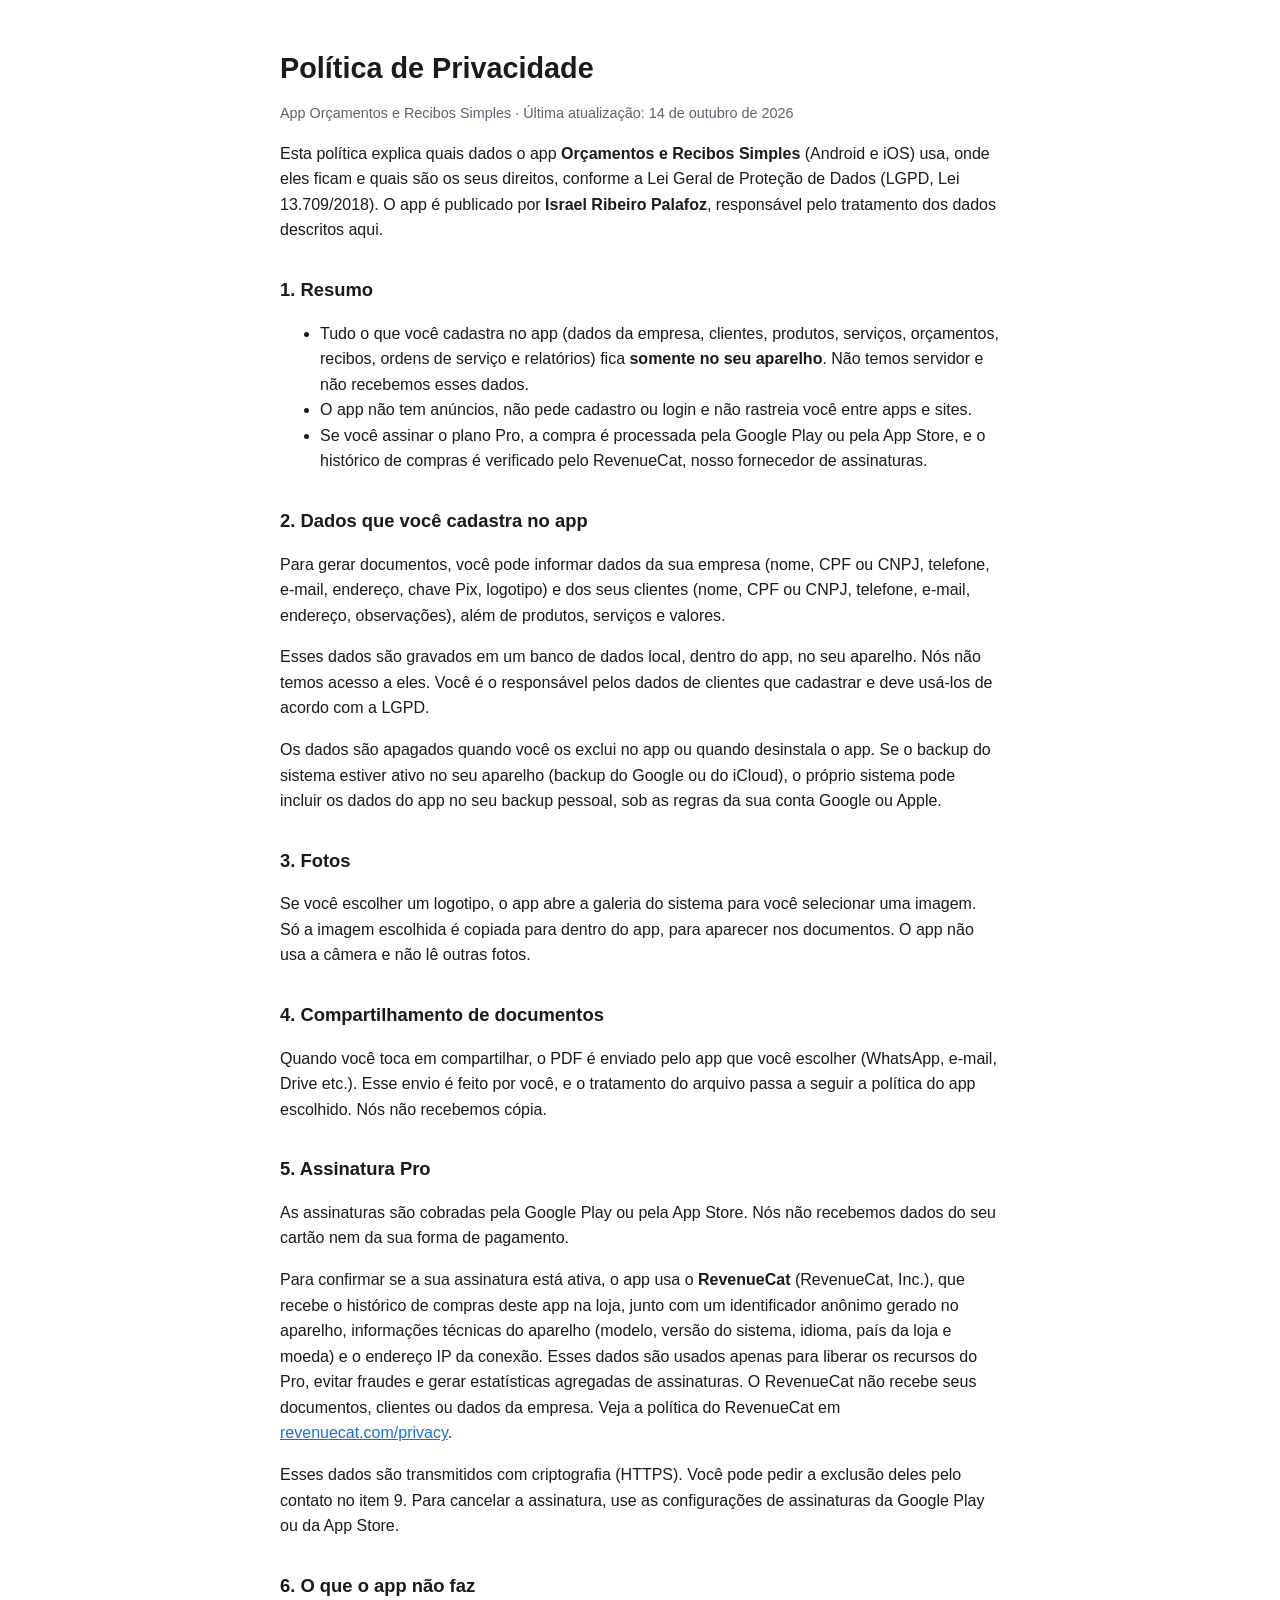
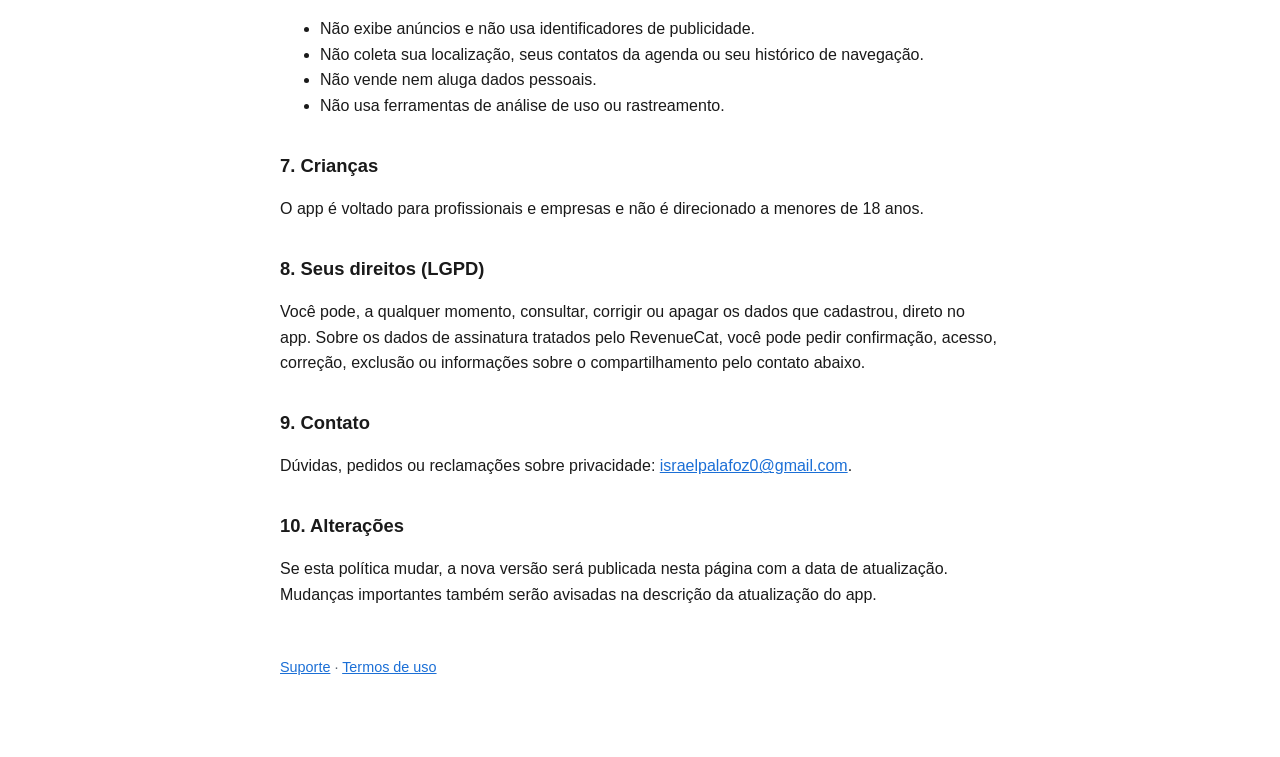
==== privacidade.html @ 46ea869f "Publicar política de privacidade, termos e suporte Co-Authored-By: Claude Opus 5.5 (1M context) <nor" ====
<!doctype html>
<html lang="pt-BR">
<head>
<meta charset="utf-8">
<meta name="viewport" content="width=device-width, initial-scale=1">
<title>Política de Privacidade · Orçamentos e Recibos Simples</title>
<link rel="stylesheet" href="estilo.css">
</head>
<body>
<main>
<h1>Política de Privacidade</h1>
<p class="sub">App Orçamentos e Recibos Simples · Última atualização: 14 de outubro de 2026</p>

<p>Esta política explica quais dados o app <strong>Orçamentos e Recibos Simples</strong> (Android e iOS) usa, onde eles ficam e quais são os seus direitos, conforme a Lei Geral de Proteção de Dados (LGPD, Lei 13.709/2018). O app é publicado por <strong>Israel Ribeiro Palafoz</strong>, responsável pelo tratamento dos dados descritos aqui.</p>

<h2>1. Resumo</h2>
<ul>
<li>Tudo o que você cadastra no app (dados da empresa, clientes, produtos, serviços, orçamentos, recibos, ordens de serviço e relatórios) fica <strong>somente no seu aparelho</strong>. Não temos servidor e não recebemos esses dados.</li>
<li>O app não tem anúncios, não pede cadastro ou login e não rastreia você entre apps e sites.</li>
<li>Se você assinar o plano Pro, a compra é processada pela Google Play ou pela App Store, e o histórico de compras é verificado pelo RevenueCat, nosso fornecedor de assinaturas.</li>
</ul>

<h2>2. Dados que você cadastra no app</h2>
<p>Para gerar documentos, você pode informar dados da sua empresa (nome, CPF ou CNPJ, telefone, e-mail, endereço, chave Pix, logotipo) e dos seus clientes (nome, CPF ou CNPJ, telefone, e-mail, endereço, observações), além de produtos, serviços e valores.</p>
<p>Esses dados são gravados em um banco de dados local, dentro do app, no seu aparelho. Nós não temos acesso a eles. Você é o responsável pelos dados de clientes que cadastrar e deve usá-los de acordo com a LGPD.</p>
<p>Os dados são apagados quando você os exclui no app ou quando desinstala o app. Se o backup do sistema estiver ativo no seu aparelho (backup do Google ou do iCloud), o próprio sistema pode incluir os dados do app no seu backup pessoal, sob as regras da sua conta Google ou Apple.</p>

<h2>3. Fotos</h2>
<p>Se você escolher um logotipo, o app abre a galeria do sistema para você selecionar uma imagem. Só a imagem escolhida é copiada para dentro do app, para aparecer nos documentos. O app não usa a câmera e não lê outras fotos.</p>

<h2>4. Compartilhamento de documentos</h2>
<p>Quando você toca em compartilhar, o PDF é enviado pelo app que você escolher (WhatsApp, e-mail, Drive etc.). Esse envio é feito por você, e o tratamento do arquivo passa a seguir a política do app escolhido. Nós não recebemos cópia.</p>

<h2>5. Assinatura Pro</h2>
<p>As assinaturas são cobradas pela Google Play ou pela App Store. Nós não recebemos dados do seu cartão nem da sua forma de pagamento.</p>
<p>Para confirmar se a sua assinatura está ativa, o app usa o <strong>RevenueCat</strong> (RevenueCat, Inc.), que recebe o histórico de compras deste app na loja, junto com um identificador anônimo gerado no aparelho, informações técnicas do aparelho (modelo, versão do sistema, idioma, país da loja e moeda) e o endereço IP da conexão. Esses dados são usados apenas para liberar os recursos do Pro, evitar fraudes e gerar estatísticas agregadas de assinaturas. O RevenueCat não recebe seus documentos, clientes ou dados da empresa. Veja a política do RevenueCat em <a href="https://www.revenuecat.com/privacy">revenuecat.com/privacy</a>.</p>
<p>Esses dados são transmitidos com criptografia (HTTPS). Você pode pedir a exclusão deles pelo contato no item 9. Para cancelar a assinatura, use as configurações de assinaturas da Google Play ou da App Store.</p>

<h2>6. O que o app não faz</h2>
<ul>
<li>Não exibe anúncios e não usa identificadores de publicidade.</li>
<li>Não coleta sua localização, seus contatos da agenda ou seu histórico de navegação.</li>
<li>Não vende nem aluga dados pessoais.</li>
<li>Não usa ferramentas de análise de uso ou rastreamento.</li>
</ul>

<h2>7. Crianças</h2>
<p>O app é voltado para profissionais e empresas e não é direcionado a menores de 18 anos.</p>

<h2>8. Seus direitos (LGPD)</h2>
<p>Você pode, a qualquer momento, consultar, corrigir ou apagar os dados que cadastrou, direto no app. Sobre os dados de assinatura tratados pelo RevenueCat, você pode pedir confirmação, acesso, correção, exclusão ou informações sobre o compartilhamento pelo contato abaixo.</p>

<h2>9. Contato</h2>
<p>Dúvidas, pedidos ou reclamações sobre privacidade: <a href="mailto:israelpalafoz0@gmail.com">israelpalafoz0@gmail.com</a>.</p>

<h2>10. Alterações</h2>
<p>Se esta política mudar, a nova versão será publicada nesta página com a data de atualização. Mudanças importantes também serão avisadas na descrição da atualização do app.</p>

<p class="rodape"><a href="index.html">Suporte</a> · <a href="termos.html">Termos de uso</a></p>
</main>
</body>
</html>
---- estilo.css ----
:root {
  color-scheme: light dark;
  --texto: #1a1a1a;
  --fundo: #ffffff;
  --suave: #5b6470;
  --link: #1b6fd6;
}
@media (prefers-color-scheme: dark) {
  :root { --texto: #ececec; --fundo: #121417; --suave: #9aa3ad; --link: #5aa7ff; }
}
body {
  margin: 0;
  background: var(--fundo);
  color: var(--texto);
  font: 16px/1.6 -apple-system, BlinkMacSystemFont, "Segoe UI", Roboto, sans-serif;
}
main { max-width: 720px; margin: 0 auto; padding: 32px 16px 64px; }
h1 { font-size: 1.8rem; line-height: 1.25; margin-bottom: 4px; }
h2 { font-size: 1.15rem; margin-top: 2rem; }
.sub, .rodape { color: var(--suave); font-size: 0.9rem; }
.rodape { margin-top: 3rem; }
a { color: var(--link); }
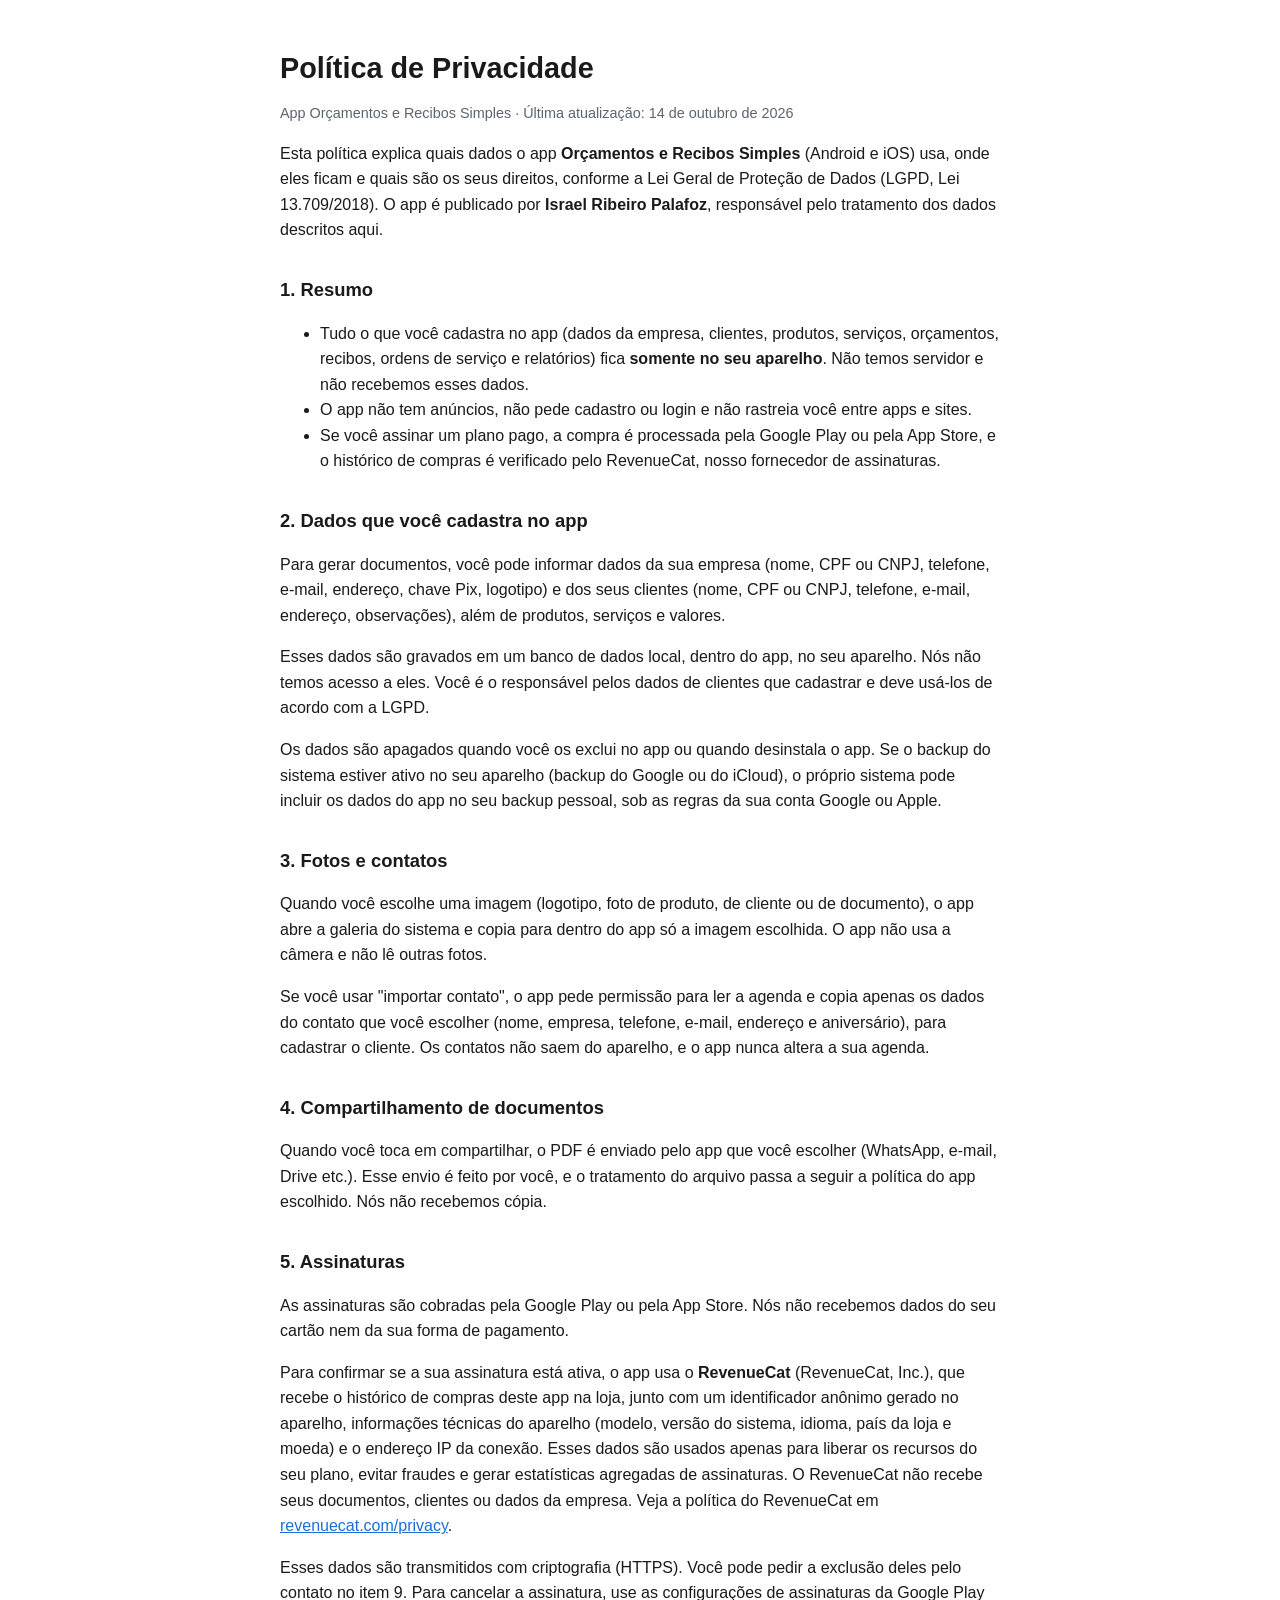
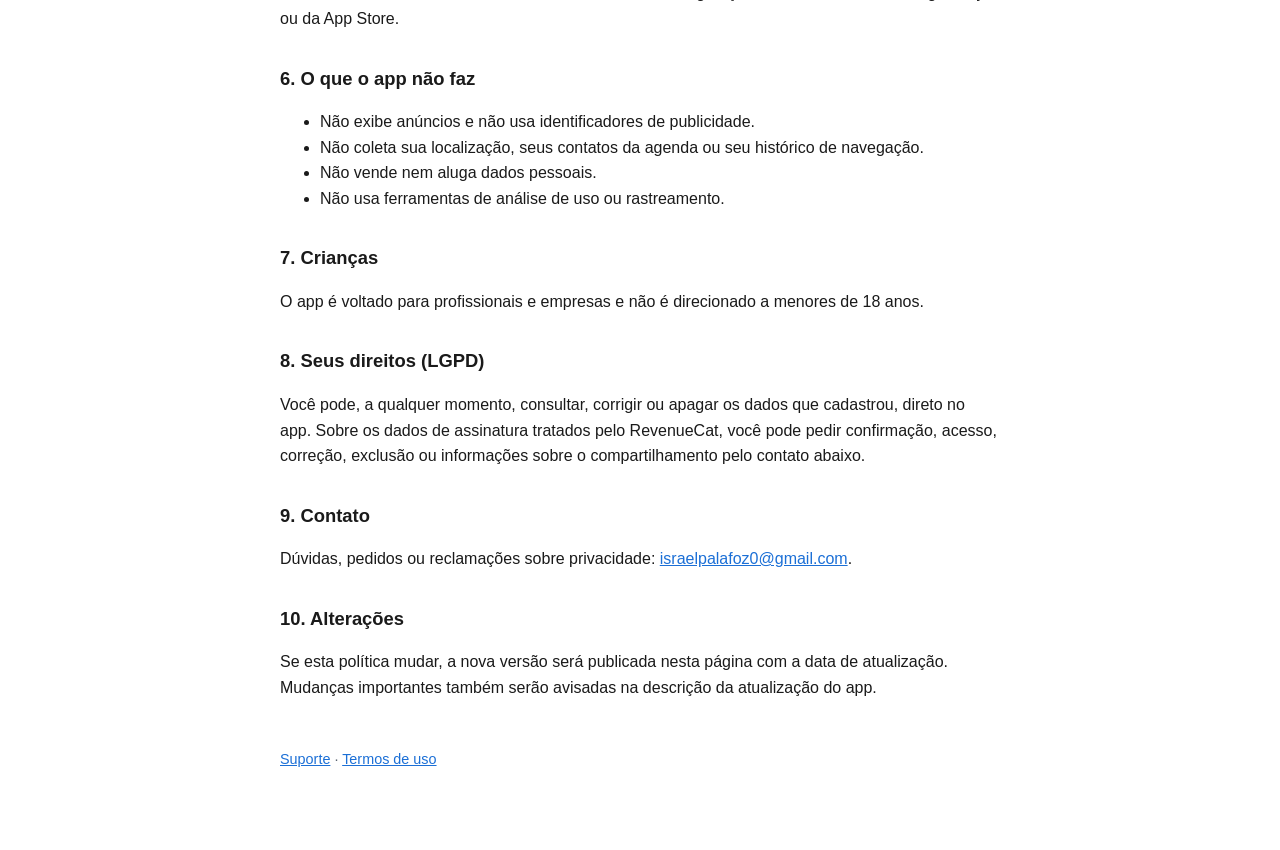
==== commit 79c5a09f: "Três planos e permissão de contatos na política de privacidade Co-Authored-By: Claude Opus 5.5 (1M c" ====
--- a/privacidade.html
+++ b/privacidade.html
@@ -17,7 +17,7 @@
 <ul>
 <li>Tudo o que você cadastra no app (dados da empresa, clientes, produtos, serviços, orçamentos, recibos, ordens de serviço e relatórios) fica <strong>somente no seu aparelho</strong>. Não temos servidor e não recebemos esses dados.</li>
 <li>O app não tem anúncios, não pede cadastro ou login e não rastreia você entre apps e sites.</li>
-<li>Se você assinar o plano Pro, a compra é processada pela Google Play ou pela App Store, e o histórico de compras é verificado pelo RevenueCat, nosso fornecedor de assinaturas.</li>
+<li>Se você assinar um plano pago, a compra é processada pela Google Play ou pela App Store, e o histórico de compras é verificado pelo RevenueCat, nosso fornecedor de assinaturas.</li>
 </ul>
 
 <h2>2. Dados que você cadastra no app</h2>
@@ -25,15 +25,16 @@
 <p>Esses dados são gravados em um banco de dados local, dentro do app, no seu aparelho. Nós não temos acesso a eles. Você é o responsável pelos dados de clientes que cadastrar e deve usá-los de acordo com a LGPD.</p>
 <p>Os dados são apagados quando você os exclui no app ou quando desinstala o app. Se o backup do sistema estiver ativo no seu aparelho (backup do Google ou do iCloud), o próprio sistema pode incluir os dados do app no seu backup pessoal, sob as regras da sua conta Google ou Apple.</p>
 
-<h2>3. Fotos</h2>
-<p>Se você escolher um logotipo, o app abre a galeria do sistema para você selecionar uma imagem. Só a imagem escolhida é copiada para dentro do app, para aparecer nos documentos. O app não usa a câmera e não lê outras fotos.</p>
+<h2>3. Fotos e contatos</h2>
+<p>Quando você escolhe uma imagem (logotipo, foto de produto, de cliente ou de documento), o app abre a galeria do sistema e copia para dentro do app só a imagem escolhida. O app não usa a câmera e não lê outras fotos.</p>
+<p>Se você usar "importar contato", o app pede permissão para ler a agenda e copia apenas os dados do contato que você escolher (nome, empresa, telefone, e-mail, endereço e aniversário), para cadastrar o cliente. Os contatos não saem do aparelho, e o app nunca altera a sua agenda.</p>
 
 <h2>4. Compartilhamento de documentos</h2>
 <p>Quando você toca em compartilhar, o PDF é enviado pelo app que você escolher (WhatsApp, e-mail, Drive etc.). Esse envio é feito por você, e o tratamento do arquivo passa a seguir a política do app escolhido. Nós não recebemos cópia.</p>
 
-<h2>5. Assinatura Pro</h2>
+<h2>5. Assinaturas</h2>
 <p>As assinaturas são cobradas pela Google Play ou pela App Store. Nós não recebemos dados do seu cartão nem da sua forma de pagamento.</p>
-<p>Para confirmar se a sua assinatura está ativa, o app usa o <strong>RevenueCat</strong> (RevenueCat, Inc.), que recebe o histórico de compras deste app na loja, junto com um identificador anônimo gerado no aparelho, informações técnicas do aparelho (modelo, versão do sistema, idioma, país da loja e moeda) e o endereço IP da conexão. Esses dados são usados apenas para liberar os recursos do Pro, evitar fraudes e gerar estatísticas agregadas de assinaturas. O RevenueCat não recebe seus documentos, clientes ou dados da empresa. Veja a política do RevenueCat em <a href="https://www.revenuecat.com/privacy">revenuecat.com/privacy</a>.</p>
+<p>Para confirmar se a sua assinatura está ativa, o app usa o <strong>RevenueCat</strong> (RevenueCat, Inc.), que recebe o histórico de compras deste app na loja, junto com um identificador anônimo gerado no aparelho, informações técnicas do aparelho (modelo, versão do sistema, idioma, país da loja e moeda) e o endereço IP da conexão. Esses dados são usados apenas para liberar os recursos do seu plano, evitar fraudes e gerar estatísticas agregadas de assinaturas. O RevenueCat não recebe seus documentos, clientes ou dados da empresa. Veja a política do RevenueCat em <a href="https://www.revenuecat.com/privacy">revenuecat.com/privacy</a>.</p>
 <p>Esses dados são transmitidos com criptografia (HTTPS). Você pode pedir a exclusão deles pelo contato no item 9. Para cancelar a assinatura, use as configurações de assinaturas da Google Play ou da App Store.</p>
 
 <h2>6. O que o app não faz</h2>
